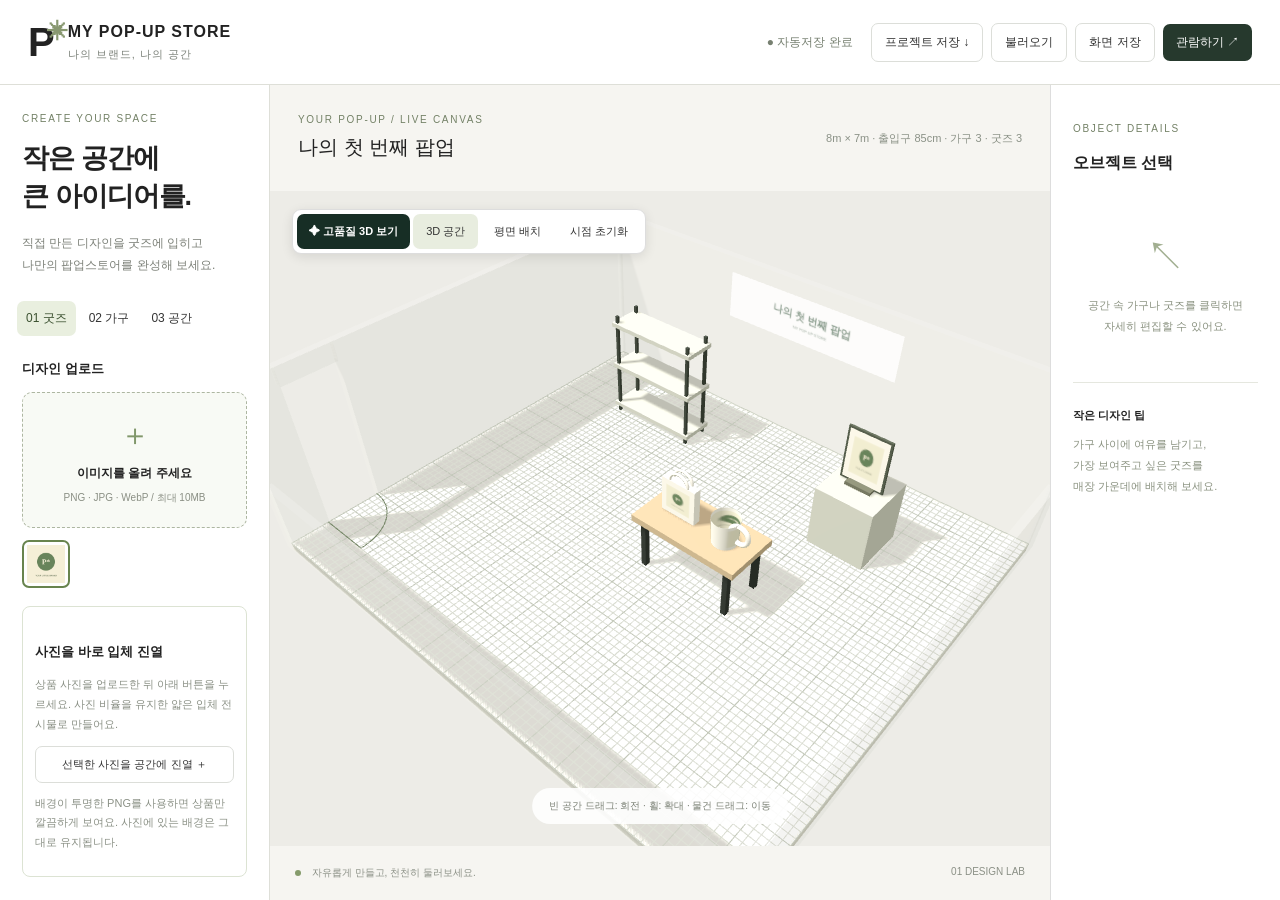
==== goods/index.html @ c1b9612b "Reload improved color-faithful high-quality 3D mode" ====
<!doctype html><html lang="ko"><head><meta charset="utf-8"><meta name="viewport" content="width=device-width,initial-scale=1"><title>MY POP-UP STORE · 나의 브랜드, 나의 공간</title><link rel="stylesheet" href="style.css?v=quality-visible-20261029"></head><body><header><div class="brand"><span class="mark">P<span>✳</span></span><div>MY POP-UP STORE<small>나의 브랜드, 나의 공간</small></div></div><div class="actions"><span id="saveState">자동저장 준비</span><button id="export">프로젝트 저장 ↓</button><button id="import">불러오기</button><input hidden id="projectFile" type="file" accept=".json"><button id="capture">화면 저장</button><button class="dark" id="visit">관람하기 ↗</button></div></header><div class="layout"><aside><div class="eyebrow">CREATE YOUR SPACE</div><h1>작은 공간에<br>큰 아이디어를.</h1><p class="intro">직접 만든 디자인을 굿즈에 입히고<br>나만의 팝업스토어를 완성해 보세요.</p><div class="tabs"><button class="active" data-tab="goods">01 굿즈</button><button data-tab="furniture">02 가구</button><button data-tab="space">03 공간</button></div><section id="goods"><h3>디자인 업로드</h3><label class="upload" for="imageFile"><span>＋</span><b>이미지를 올려 주세요</b><small>PNG · JPG · WebP / 최대 10MB</small></label><input hidden id="imageFile" type="file" accept="image/png,image/jpeg,image/webp"><div id="designs"></div><div class="photoBox"><h3>사진을 바로 입체 진열</h3><p class="hint">상품 사진을 업로드한 뒤 아래 버튼을 누르세요. 사진 비율을 유지한 얇은 입체 전시물로 만들어요.</p><button id="photoDisplay">선택한 사진을 공간에 진열 ＋</button><p class="hint">배경이 투명한 PNG를 사용하면 상품만 깔끔하게 보여요. 사진에 있는 배경은 그대로 유지됩니다.</p></div><h3>어떤 굿즈를 만들까요?</h3><div class="cards" id="goodsCards"></div><p class="hint">굿즈 추가 후 가구 위로 드래그하세요.<br>선반은 오른쪽 높이에서 단을 선택할 수 있어요.</p></section><section id="furniture" hidden><h3>공간의 기본을 만들어요</h3><div class="cards" id="furnitureCards"></div><div class="section"><h3>공간 편집 도구</h3><div class="pair"><button id="planUndo">↶ 취소</button><button id="planRedo">↷ 다시</button></div><div class="pair"><button id="drawWall">가벽 그리기</button><button id="drawRoute">동선 그리기</button></div><div class="pair"><button id="finishDraw">그리기 완료</button><button id="clearRoutes">동선 지우기</button></div><label><input id="gridSnap" type="checkbox" checked> 10cm 모눈 맞춤</label><label>바닥 색상<input id="linkedFloor" type="color"></label><label>벽 색상<input id="linkedWall" type="color"></label></div><p class="hint">가구를 드래그해 배치하고 오른쪽에서<br>회전·크기·색상을 조절하세요.</p></section><section id="space" hidden><h3>매장 설정</h3><label>매장 이름<input id="storeName" maxlength="40"></label><label>가로 <input id="roomW" type="range" min="4" max="12" step="1"></label><label>세로 <input id="roomD" type="range" min="4" max="12" step="1"></label><label>바닥 색상<input id="floorColor" type="color"></label><label>벽 색상<input id="wallColor" type="color"></label><button id="reset">새 공간 만들기</button></section><footer>DESIGN → DISPLAY → DISCOVER</footer></aside><main><div class="sceneHeading"><div><span class="eyebrow">YOUR POP-UP / LIVE CANVAS</span><h2 id="nameDisplay"></h2></div><span id="counts"></span></div><div id="viewport"><div class="viewtools"><button id="qualityMode" type="button" class="quality-button">✦ 고품질 3D 보기</button><button class="active" id="orbit">3D 공간</button><button id="top">평면 배치</button><button id="home">시점 초기화</button></div><div class="sceneHelp" id="sceneHelp">빈 공간 드래그: 회전 · 휠: 확대 · 물건 드래그: 이동</div><div class="visittools" hidden id="visittools"><button id="exit">← 편집으로 돌아가기</button><span>드래그로 둘러보기 · WASD / 방향키로 걷기</span><div><button data-walk="forward">↑</button><button data-walk="left">←</button><button data-walk="back">↓</button><button data-walk="right">→</button></div></div></div><div class="bottom"><span><i></i> 자유롭게 만들고, 천천히 둘러보세요.</span><span>01 DESIGN LAB</span></div></main><aside class="inspector"><span class="eyebrow">OBJECT DETAILS</span><h3 id="selectedName">오브젝트 선택</h3><div id="emptySelection"><div class="emptyIcon">↖</div><p>공간 속 가구나 굿즈를 클릭하면<br>자세히 편집할 수 있어요.</p></div><div id="properties" hidden><label>이름<input id="objName" maxlength="60"></label><label>회전 <output id="rotOut"></output><input id="rotation" type="range" min="0" max="360" step="15"></label><label>크기<input id="size" type="range" min="0.5" max="2" step="0.1"></label><label>색상<input id="color" type="color"></label><div id="externalProperties" hidden><label>너비 (cm)<input id="furnitureWidth" type="number" min="20" max="400" step="10"></label><label>깊이 / 가벽 두께 (cm)<input id="furnitureDepth" type="number" min="20" max="350" step="10"></label><label>가로 위치 (m)<input id="furnitureX" type="number" min="0" max="8" step="0.1"></label><label>세로 위치 (m)<input id="furnitureZ" type="number" min="0" max="6" step="0.1"></label><button id="turn90">↻ 90° 회전</button><label>재질<select id="furnitureMaterial"><option value="matte">무광</option><option value="gloss">유광</option><option value="wood">나무</option><option value="metal">메탈</option><option value="glass">유리</option><option value="fabric">패브릭</option><option value="concrete">콘크리트</option></select></label></div><label id="photoThicknessLabel" hidden>사진 전시물 두께 (cm)<input id="photoThickness" type="range" min="1" max="20" step="1"></label><div id="goodsProperties"><label><strong>진열 방식 (티셔츠 굿즈 선택 후)</strong><select id="mountMode"><option value="free">자유 배치 / 드래그 자동 진열</option><option value="surface">가구 위에 올리기</option><option value="wall">벽에 걸기</option><option value="clothing">👕 의류 진열 (마네킹 / 행거 옷걸이)</option></select></label><label id="mountTargetLabel" hidden>진열할 가구 / 벽<select id="mountTarget"></select></label><label id="mountLevelLabel" hidden>선반 단<select id="mountLevel"><option value="0">맨 위</option><option value="1">중간 단</option><option value="2">아래 단</option></select></label><label id="mountAlongLabel" hidden>벽을 따라 위치<input id="mountAlong" type="range" min="0.05" max="0.95" step="0.01"></label><label id="mountHeightLabel" hidden>벽에 거는 높이 · 하단 기준 (m)<input id="mountHeight" type="number" min="0" max="2.4" step="0.05"></label><label>진열 높이 (m)<input id="height" type="number" min="0" max="3" step="0.05"></label><label>이미지 크기<input id="printScale" type="range" min="0.2" max="2" step="0.05"></label><label>이미지 가로 위치<input id="printX" type="range" min="-0.5" max="0.5" step="0.05"></label><label>이미지 세로 위치<input id="printY" type="range" min="-0.5" max="0.5" step="0.05"></label><label>이미지 회전<input id="printRotation" type="range" min="0" max="360" step="15"></label><label>설명<textarea id="description" maxlength="200" placeholder="이 굿즈의 이야기를 적어주세요"></textarea></label><button id="applyDesign">선택한 디자인 적용</button></div><div class="pair"><button id="duplicate">복제</button><button id="delete">삭제</button></div></div><div class="tip"><b>작은 디자인 팁</b><p>가구 사이에 여유를 남기고,<br>가장 보여주고 싶은 굿즈를<br>매장 가운데에 배치해 보세요.</p></div></aside></div><div id="toast" role="status"></div><dialog id="productDialog"><button id="closeDialog">닫기 ×</button><h2 id="productTitle"></h2><img id="productImage"><p id="productDescription"></p></dialog><script type="module" src="app.js?v=20261029colorclarity2"></script></body></html>
---- goods/style.css ----
*{box-sizing:border-box}body{margin:0;font-family:Arial,'Noto Sans KR',sans-serif;background:#f6f5f1;color:#222}button,input,textarea{font:inherit}button{cursor:pointer;border:1px solid #dcded9;background:white;border-radius:7px;padding:10px 13px;color:#333}button:hover{background:#edf1e8}button:focus-visible{outline:3px solid #758b59}.dark{background:#26392d;color:white;border:0}header{height:85px;display:flex;align-items:center;justify-content:space-between;padding:0 28px;border-bottom:1px solid #dedfd8;background:#fff}.brand{display:flex;gap:12px;align-items:center;font-size:16px;letter-spacing:1px;font-weight:bold}.brand small{display:block;font-size:11px;font-weight:normal;letter-spacing:1px;color:#7b8179;margin-top:6px}.mark{font-size:40px;position:relative}.mark span{font-size:21px;color:#889870;position:absolute;left:19px;top:0}.actions{display:flex;align-items:center;gap:8px;font-size:12px}#saveState{color:#778071;margin-right:10px}.layout{display:grid;grid-template-columns:270px minmax(350px,1fr) 230px;height:calc(100vh - 85px);min-height:650px}aside{padding:28px 22px;overflow:auto;border-right:1px solid #dedfd8;background:#fff}.eyebrow{font-size:10px;letter-spacing:1.7px;color:#738166}h1{font-size:27px;line-height:1.4;letter-spacing:-1px;margin:16px 0}p.intro{font-size:12px;color:#7c8078;line-height:1.9}.tabs{display:flex;margin:24px -5px 20px;gap:4px}.tabs button{border:0;background:transparent;font-size:12px;padding:9px}.tabs .active{background:#e9efdf;color:#3b5130}h3{font-size:13px;margin:24px 0 14px}.upload{border:1px dashed #adb6a1;background:#f8faf5;border-radius:10px;text-align:center;display:flex;flex-direction:column;gap:9px;padding:22px 8px;cursor:pointer}.upload span{font-size:30px;font-weight:normal;color:#81976b}.upload b{font-size:12px}.upload small{font-size:10px;color:#8a8f84}.cards{display:grid;grid-template-columns:1fr 1fr;gap:9px}.cards button{height:87px;display:flex;flex-direction:column;align-items:center;justify-content:center;gap:10px;background:#fbfbf9;font-size:11px}.cards span{font-size:27px;color:#465740}.hint{font-size:11px;color:#8b9186;line-height:1.8}footer{font-size:9px;letter-spacing:1.5px;color:#a2a797;margin-top:30px}main{display:flex;flex-direction:column;min-width:0}.sceneHeading{height:106px;padding:27px 28px;display:flex;justify-content:space-between;align-items:center}.sceneHeading h2{font-size:20px;margin:7px 0;font-weight:500}.sceneHeading>span{font-size:11px;color:#8a9186}#viewport{position:relative;flex:1;min-height:420px;background:#edece7}canvas{display:block;touch-action:none}.viewtools{position:absolute;top:18px;left:22px;display:flex;background:white;border:1px solid #ddd;padding:4px;border-radius:9px;gap:3px}.viewtools button{font-size:11px;border:0;background:transparent}.viewtools button.active{background:#e8eddf}.sceneHelp{position:absolute;bottom:22px;left:50%;transform:translateX(-50%);font-size:10px;white-space:nowrap;background:#ffffffdf;padding:11px 17px;border-radius:30px;color:#7b8175;pointer-events:none}.bottom{padding:20px 25px;display:flex;justify-content:space-between;font-size:10px;color:#8b9086}.bottom i{display:inline-block;width:6px;height:6px;background:#859b6b;border-radius:50%;margin-right:8px}.inspector{border-left:1px solid #ddd;border-right:0;padding-top:33px}.inspector h3{font-size:16px;margin-top:17px}.emptyIcon{margin-top:55px;text-align:center;font-size:40px;color:#a2af91}#emptySelection p{font-size:11px;text-align:center;color:#8a9280;line-height:1.9}.tip{border-top:1px solid #e5e7df;margin-top:45px;padding-top:22px}.tip b{font-size:11px}.tip p{font-size:11px;line-height:1.9;color:#8a9280}label:not(.upload){display:block;font-size:11px;color:#747b6c;margin:15px 0}input:not([type=file]),textarea{display:block;width:100%;margin-top:8px;border:1px solid #e0e4d8;border-radius:6px;padding:8px;background:#fafbf8;color:#333}input[type=range]{padding:0;accent-color:#71865c}input[type=color]{height:33px;padding:3px}.pair{display:flex;gap:6px;margin-top:20px}.pair button{flex:1;font-size:11px}.visittools{position:absolute;inset:18px 20px auto;display:flex;align-items:center;gap:15px;flex-wrap:wrap}.visittools span{font-size:12px;background:#fff;padding:10px;border-radius:7px}.visittools[hidden],section[hidden],[hidden]{display:none!important}.layout.visiting{grid-template-columns:1fr}.layout.visiting aside,.layout.visiting .sceneHeading,.layout.visiting .bottom{display:none}#toast{position:fixed;bottom:25px;left:50%;transform:translateX(-50%);padding:13px 22px;border-radius:8px;background:#26392d;color:white;font-size:12px;opacity:0;transition:.2s;pointer-events:none}#designs{display:flex;flex-wrap:wrap;gap:6px;margin-top:12px}#designs button{padding:3px;width:48px;height:48px}#designs img{width:100%;height:100%;object-fit:contain}#designs .active{border:2px solid #68844e}dialog{border:0;border-radius:12px;max-width:500px;width:90%;padding:25px}dialog::backdrop{background:#0008}dialog img{width:100%;max-height:350px;object-fit:contain}dialog p{white-space:pre-wrap}#closeDialog{float:right}@media(max-width:1000px){.layout{grid-template-columns:220px minmax(300px,1fr)}.inspector{position:absolute;right:12px;top:210px;width:185px;max-height:65vh;border-radius:10px;box-shadow:0 4px 20px #0001}.actions #saveState{display:none}aside{padding:20px 15px}h1{font-size:24px}.sceneHelp{font-size:9px}}@media(max-width:700px){header{height:auto;padding:14px;flex-wrap:wrap;gap:15px}.actions{flex-wrap:wrap}.actions button{font-size:10px}.layout{height:auto;grid-template-columns:1fr}.layout>aside:first-child{max-height:360px}.layout main{height:650px}.inspector{position:relative;top:auto;right:auto;width:auto}.layout.visiting{height:80vh}.layout.visiting main{height:80vh}.sceneHeading{height:85px}}

#furnitureMaterial{width:100%;margin-top:8px;padding:8px;border:1px solid #ddd;border-radius:6px;background:white}

.photoBox{margin-top:18px;border:1px solid #dce3d3;border-radius:8px;padding:12px}.photoBox summary{cursor:pointer;font-size:12px;font-weight:bold}.photoBox select{width:100%;padding:8px;margin-top:8px;border:1px solid #ddd}.photoBox button{width:100%;font-size:11px}

#goodsProperties select{width:100%;margin-top:8px;padding:8px;border:1px solid #ddd;border-radius:6px;background:white}

/* Keep the final rendering toggle prominent inside the 3D canvas even in a narrow embedded iframe. */
.viewtools{flex-wrap:wrap;max-width:calc(100% - 32px);z-index:4;box-shadow:0 3px 12px #00000019}
.viewtools .quality-button{background:#172e25;color:white;border-radius:7px;padding:9px 12px;font-weight:700;white-space:nowrap}
.viewtools .quality-button:hover,.viewtools .quality-button.active{background:#4b6744;color:white}
@media(max-width:730px){.viewtools{left:8px;top:8px;gap:2px}.viewtools button{padding:7px 8px}.viewtools .quality-button{order:-1}}
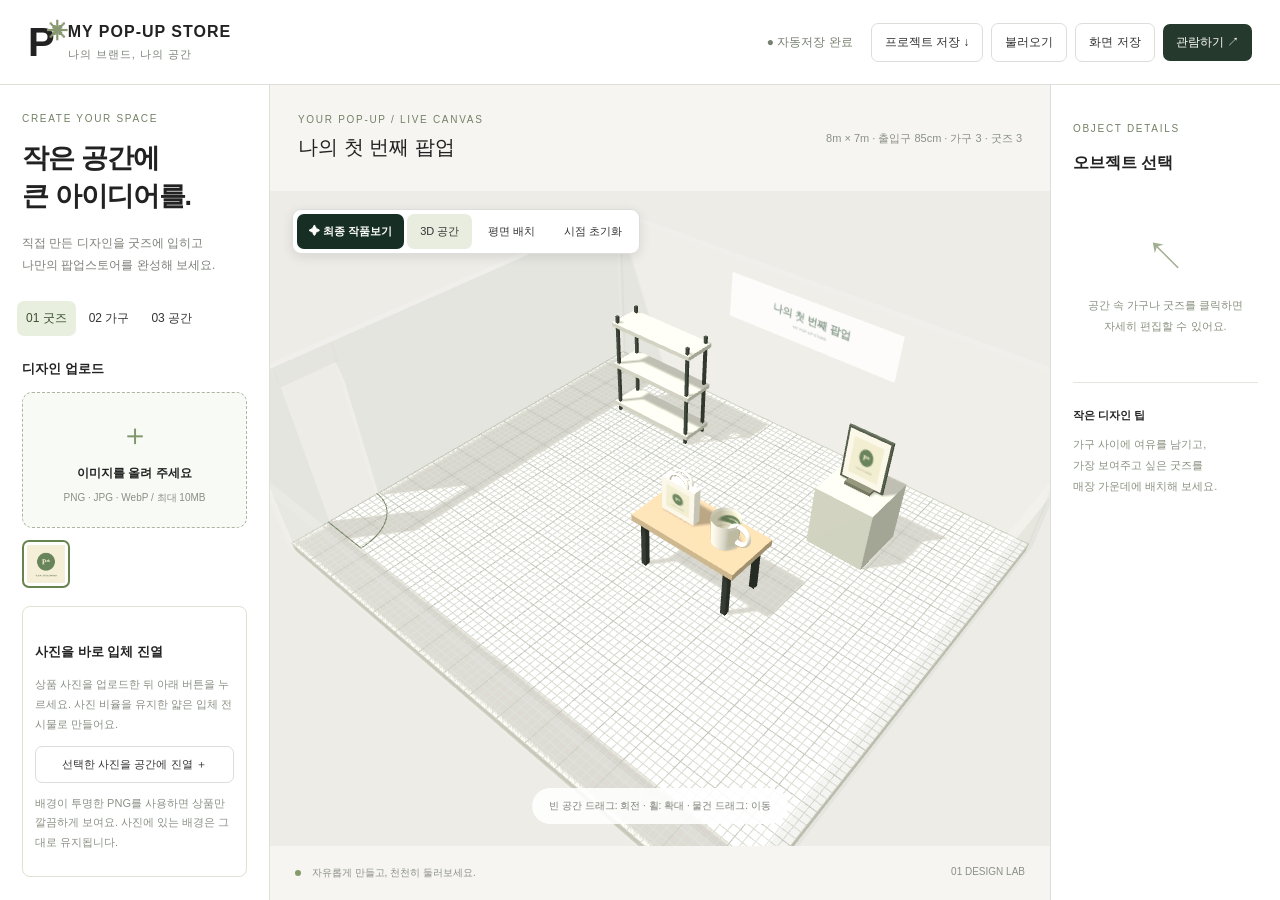
==== commit debc17e1: "Rename final artwork mode and add toggle inside free-walk viewer" ====
--- a/goods/index.html
+++ b/goods/index.html
@@ -1 +1 @@
-<!doctype html><html lang="ko"><head><meta charset="utf-8"><meta name="viewport" content="width=device-width,initial-scale=1"><title>MY POP-UP STORE · 나의 브랜드, 나의 공간</title><link rel="stylesheet" href="style.css?v=quality-visible-20261029"></head><body><header><div class="brand"><span class="mark">P<span>✳</span></span><div>MY POP-UP STORE<small>나의 브랜드, 나의 공간</small></div></div><div class="actions"><span id="saveState">자동저장 준비</span><button id="export">프로젝트 저장 ↓</button><button id="import">불러오기</button><input hidden id="projectFile" type="file" accept=".json"><button id="capture">화면 저장</button><button class="dark" id="visit">관람하기 ↗</button></div></header><div class="layout"><aside><div class="eyebrow">CREATE YOUR SPACE</div><h1>작은 공간에<br>큰 아이디어를.</h1><p class="intro">직접 만든 디자인을 굿즈에 입히고<br>나만의 팝업스토어를 완성해 보세요.</p><div class="tabs"><button class="active" data-tab="goods">01 굿즈</button><button data-tab="furniture">02 가구</button><button data-tab="space">03 공간</button></div><section id="goods"><h3>디자인 업로드</h3><label class="upload" for="imageFile"><span>＋</span><b>이미지를 올려 주세요</b><small>PNG · JPG · WebP / 최대 10MB</small></label><input hidden id="imageFile" type="file" accept="image/png,image/jpeg,image/webp"><div id="designs"></div><div class="photoBox"><h3>사진을 바로 입체 진열</h3><p class="hint">상품 사진을 업로드한 뒤 아래 버튼을 누르세요. 사진 비율을 유지한 얇은 입체 전시물로 만들어요.</p><button id="photoDisplay">선택한 사진을 공간에 진열 ＋</button><p class="hint">배경이 투명한 PNG를 사용하면 상품만 깔끔하게 보여요. 사진에 있는 배경은 그대로 유지됩니다.</p></div><h3>어떤 굿즈를 만들까요?</h3><div class="cards" id="goodsCards"></div><p class="hint">굿즈 추가 후 가구 위로 드래그하세요.<br>선반은 오른쪽 높이에서 단을 선택할 수 있어요.</p></section><section id="furniture" hidden><h3>공간의 기본을 만들어요</h3><div class="cards" id="furnitureCards"></div><div class="section"><h3>공간 편집 도구</h3><div class="pair"><button id="planUndo">↶ 취소</button><button id="planRedo">↷ 다시</button></div><div class="pair"><button id="drawWall">가벽 그리기</button><button id="drawRoute">동선 그리기</button></div><div class="pair"><button id="finishDraw">그리기 완료</button><button id="clearRoutes">동선 지우기</button></div><label><input id="gridSnap" type="checkbox" checked> 10cm 모눈 맞춤</label><label>바닥 색상<input id="linkedFloor" type="color"></label><label>벽 색상<input id="linkedWall" type="color"></label></div><p class="hint">가구를 드래그해 배치하고 오른쪽에서<br>회전·크기·색상을 조절하세요.</p></section><section id="space" hidden><h3>매장 설정</h3><label>매장 이름<input id="storeName" maxlength="40"></label><label>가로 <input id="roomW" type="range" min="4" max="12" step="1"></label><label>세로 <input id="roomD" type="range" min="4" max="12" step="1"></label><label>바닥 색상<input id="floorColor" type="color"></label><label>벽 색상<input id="wallColor" type="color"></label><button id="reset">새 공간 만들기</button></section><footer>DESIGN → DISPLAY → DISCOVER</footer></aside><main><div class="sceneHeading"><div><span class="eyebrow">YOUR POP-UP / LIVE CANVAS</span><h2 id="nameDisplay"></h2></div><span id="counts"></span></div><div id="viewport"><div class="viewtools"><button id="qualityMode" type="button" class="quality-button">✦ 고품질 3D 보기</button><button class="active" id="orbit">3D 공간</button><button id="top">평면 배치</button><button id="home">시점 초기화</button></div><div class="sceneHelp" id="sceneHelp">빈 공간 드래그: 회전 · 휠: 확대 · 물건 드래그: 이동</div><div class="visittools" hidden id="visittools"><button id="exit">← 편집으로 돌아가기</button><span>드래그로 둘러보기 · WASD / 방향키로 걷기</span><div><button data-walk="forward">↑</button><button data-walk="left">←</button><button data-walk="back">↓</button><button data-walk="right">→</button></div></div></div><div class="bottom"><span><i></i> 자유롭게 만들고, 천천히 둘러보세요.</span><span>01 DESIGN LAB</span></div></main><aside class="inspector"><span class="eyebrow">OBJECT DETAILS</span><h3 id="selectedName">오브젝트 선택</h3><div id="emptySelection"><div class="emptyIcon">↖</div><p>공간 속 가구나 굿즈를 클릭하면<br>자세히 편집할 수 있어요.</p></div><div id="properties" hidden><label>이름<input id="objName" maxlength="60"></label><label>회전 <output id="rotOut"></output><input id="rotation" type="range" min="0" max="360" step="15"></label><label>크기<input id="size" type="range" min="0.5" max="2" step="0.1"></label><label>색상<input id="color" type="color"></label><div id="externalProperties" hidden><label>너비 (cm)<input id="furnitureWidth" type="number" min="20" max="400" step="10"></label><label>깊이 / 가벽 두께 (cm)<input id="furnitureDepth" type="number" min="20" max="350" step="10"></label><label>가로 위치 (m)<input id="furnitureX" type="number" min="0" max="8" step="0.1"></label><label>세로 위치 (m)<input id="furnitureZ" type="number" min="0" max="6" step="0.1"></label><button id="turn90">↻ 90° 회전</button><label>재질<select id="furnitureMaterial"><option value="matte">무광</option><option value="gloss">유광</option><option value="wood">나무</option><option value="metal">메탈</option><option value="glass">유리</option><option value="fabric">패브릭</option><option value="concrete">콘크리트</option></select></label></div><label id="photoThicknessLabel" hidden>사진 전시물 두께 (cm)<input id="photoThickness" type="range" min="1" max="20" step="1"></label><div id="goodsProperties"><label><strong>진열 방식 (티셔츠 굿즈 선택 후)</strong><select id="mountMode"><option value="free">자유 배치 / 드래그 자동 진열</option><option value="surface">가구 위에 올리기</option><option value="wall">벽에 걸기</option><option value="clothing">👕 의류 진열 (마네킹 / 행거 옷걸이)</option></select></label><label id="mountTargetLabel" hidden>진열할 가구 / 벽<select id="mountTarget"></select></label><label id="mountLevelLabel" hidden>선반 단<select id="mountLevel"><option value="0">맨 위</option><option value="1">중간 단</option><option value="2">아래 단</option></select></label><label id="mountAlongLabel" hidden>벽을 따라 위치<input id="mountAlong" type="range" min="0.05" max="0.95" step="0.01"></label><label id="mountHeightLabel" hidden>벽에 거는 높이 · 하단 기준 (m)<input id="mountHeight" type="number" min="0" max="2.4" step="0.05"></label><label>진열 높이 (m)<input id="height" type="number" min="0" max="3" step="0.05"></label><label>이미지 크기<input id="printScale" type="range" min="0.2" max="2" step="0.05"></label><label>이미지 가로 위치<input id="printX" type="range" min="-0.5" max="0.5" step="0.05"></label><label>이미지 세로 위치<input id="printY" type="range" min="-0.5" max="0.5" step="0.05"></label><label>이미지 회전<input id="printRotation" type="range" min="0" max="360" step="15"></label><label>설명<textarea id="description" maxlength="200" placeholder="이 굿즈의 이야기를 적어주세요"></textarea></label><button id="applyDesign">선택한 디자인 적용</button></div><div class="pair"><button id="duplicate">복제</button><button id="delete">삭제</button></div></div><div class="tip"><b>작은 디자인 팁</b><p>가구 사이에 여유를 남기고,<br>가장 보여주고 싶은 굿즈를<br>매장 가운데에 배치해 보세요.</p></div></aside></div><div id="toast" role="status"></div><dialog id="productDialog"><button id="closeDialog">닫기 ×</button><h2 id="productTitle"></h2><img id="productImage"><p id="productDescription"></p></dialog><script type="module" src="app.js?v=20261029colorclarity2"></script></body></html>
+<!doctype html><html lang="ko"><head><meta charset="utf-8"><meta name="viewport" content="width=device-width,initial-scale=1"><title>MY POP-UP STORE · 나의 브랜드, 나의 공간</title><link rel="stylesheet" href="style.css?v=quality-visible-20261029"></head><body><header><div class="brand"><span class="mark">P<span>✳</span></span><div>MY POP-UP STORE<small>나의 브랜드, 나의 공간</small></div></div><div class="actions"><span id="saveState">자동저장 준비</span><button id="export">프로젝트 저장 ↓</button><button id="import">불러오기</button><input hidden id="projectFile" type="file" accept=".json"><button id="capture">화면 저장</button><button class="dark" id="visit">관람하기 ↗</button></div></header><div class="layout"><aside><div class="eyebrow">CREATE YOUR SPACE</div><h1>작은 공간에<br>큰 아이디어를.</h1><p class="intro">직접 만든 디자인을 굿즈에 입히고<br>나만의 팝업스토어를 완성해 보세요.</p><div class="tabs"><button class="active" data-tab="goods">01 굿즈</button><button data-tab="furniture">02 가구</button><button data-tab="space">03 공간</button></div><section id="goods"><h3>디자인 업로드</h3><label class="upload" for="imageFile"><span>＋</span><b>이미지를 올려 주세요</b><small>PNG · JPG · WebP / 최대 10MB</small></label><input hidden id="imageFile" type="file" accept="image/png,image/jpeg,image/webp"><div id="designs"></div><div class="photoBox"><h3>사진을 바로 입체 진열</h3><p class="hint">상품 사진을 업로드한 뒤 아래 버튼을 누르세요. 사진 비율을 유지한 얇은 입체 전시물로 만들어요.</p><button id="photoDisplay">선택한 사진을 공간에 진열 ＋</button><p class="hint">배경이 투명한 PNG를 사용하면 상품만 깔끔하게 보여요. 사진에 있는 배경은 그대로 유지됩니다.</p></div><h3>어떤 굿즈를 만들까요?</h3><div class="cards" id="goodsCards"></div><p class="hint">굿즈 추가 후 가구 위로 드래그하세요.<br>선반은 오른쪽 높이에서 단을 선택할 수 있어요.</p></section><section id="furniture" hidden><h3>공간의 기본을 만들어요</h3><div class="cards" id="furnitureCards"></div><div class="section"><h3>공간 편집 도구</h3><div class="pair"><button id="planUndo">↶ 취소</button><button id="planRedo">↷ 다시</button></div><div class="pair"><button id="drawWall">가벽 그리기</button><button id="drawRoute">동선 그리기</button></div><div class="pair"><button id="finishDraw">그리기 완료</button><button id="clearRoutes">동선 지우기</button></div><label><input id="gridSnap" type="checkbox" checked> 10cm 모눈 맞춤</label><label>바닥 색상<input id="linkedFloor" type="color"></label><label>벽 색상<input id="linkedWall" type="color"></label></div><p class="hint">가구를 드래그해 배치하고 오른쪽에서<br>회전·크기·색상을 조절하세요.</p></section><section id="space" hidden><h3>매장 설정</h3><label>매장 이름<input id="storeName" maxlength="40"></label><label>가로 <input id="roomW" type="range" min="4" max="12" step="1"></label><label>세로 <input id="roomD" type="range" min="4" max="12" step="1"></label><label>바닥 색상<input id="floorColor" type="color"></label><label>벽 색상<input id="wallColor" type="color"></label><button id="reset">새 공간 만들기</button></section><footer>DESIGN → DISPLAY → DISCOVER</footer></aside><main><div class="sceneHeading"><div><span class="eyebrow">YOUR POP-UP / LIVE CANVAS</span><h2 id="nameDisplay"></h2></div><span id="counts"></span></div><div id="viewport"><div class="viewtools"><button id="qualityMode" type="button" class="quality-button" aria-pressed="false">✦ 최종 작품보기</button><button class="active" id="orbit">3D 공간</button><button id="top">평면 배치</button><button id="home">시점 초기화</button></div><div class="sceneHelp" id="sceneHelp">빈 공간 드래그: 회전 · 휠: 확대 · 물건 드래그: 이동</div><div class="visittools" hidden id="visittools"><button id="qualityModeVisit" class="quality-button" aria-pressed="false">✦ 최종 작품보기</button><button id="exit">← 편집으로 돌아가기</button><span>드래그로 둘러보기 · WASD / 방향키로 걷기</span><div><button data-walk="forward">↑</button><button data-walk="left">←</button><button data-walk="back">↓</button><button data-walk="right">→</button></div></div></div><div class="bottom"><span><i></i> 자유롭게 만들고, 천천히 둘러보세요.</span><span>01 DESIGN LAB</span></div></main><aside class="inspector"><span class="eyebrow">OBJECT DETAILS</span><h3 id="selectedName">오브젝트 선택</h3><div id="emptySelection"><div class="emptyIcon">↖</div><p>공간 속 가구나 굿즈를 클릭하면<br>자세히 편집할 수 있어요.</p></div><div id="properties" hidden><label>이름<input id="objName" maxlength="60"></label><label>회전 <output id="rotOut"></output><input id="rotation" type="range" min="0" max="360" step="15"></label><label>크기<input id="size" type="range" min="0.5" max="2" step="0.1"></label><label>색상<input id="color" type="color"></label><div id="externalProperties" hidden><label>너비 (cm)<input id="furnitureWidth" type="number" min="20" max="400" step="10"></label><label>깊이 / 가벽 두께 (cm)<input id="furnitureDepth" type="number" min="20" max="350" step="10"></label><label>가로 위치 (m)<input id="furnitureX" type="number" min="0" max="8" step="0.1"></label><label>세로 위치 (m)<input id="furnitureZ" type="number" min="0" max="6" step="0.1"></label><button id="turn90">↻ 90° 회전</button><label>재질<select id="furnitureMaterial"><option value="matte">무광</option><option value="gloss">유광</option><option value="wood">나무</option><option value="metal">메탈</option><option value="glass">유리</option><option value="fabric">패브릭</option><option value="concrete">콘크리트</option></select></label></div><label id="photoThicknessLabel" hidden>사진 전시물 두께 (cm)<input id="photoThickness" type="range" min="1" max="20" step="1"></label><div id="goodsProperties"><label><strong>진열 방식 (티셔츠 굿즈 선택 후)</strong><select id="mountMode"><option value="free">자유 배치 / 드래그 자동 진열</option><option value="surface">가구 위에 올리기</option><option value="wall">벽에 걸기</option><option value="clothing">👕 의류 진열 (마네킹 / 행거 옷걸이)</option></select></label><label id="mountTargetLabel" hidden>진열할 가구 / 벽<select id="mountTarget"></select></label><label id="mountLevelLabel" hidden>선반 단<select id="mountLevel"><option value="0">맨 위</option><option value="1">중간 단</option><option value="2">아래 단</option></select></label><label id="mountAlongLabel" hidden>벽을 따라 위치<input id="mountAlong" type="range" min="0.05" max="0.95" step="0.01"></label><label id="mountHeightLabel" hidden>벽에 거는 높이 · 하단 기준 (m)<input id="mountHeight" type="number" min="0" max="2.4" step="0.05"></label><label>진열 높이 (m)<input id="height" type="number" min="0" max="3" step="0.05"></label><label>이미지 크기<input id="printScale" type="range" min="0.2" max="2" step="0.05"></label><label>이미지 가로 위치<input id="printX" type="range" min="-0.5" max="0.5" step="0.05"></label><label>이미지 세로 위치<input id="printY" type="range" min="-0.5" max="0.5" step="0.05"></label><label>이미지 회전<input id="printRotation" type="range" min="0" max="360" step="15"></label><label>설명<textarea id="description" maxlength="200" placeholder="이 굿즈의 이야기를 적어주세요"></textarea></label><button id="applyDesign">선택한 디자인 적용</button></div><div class="pair"><button id="duplicate">복제</button><button id="delete">삭제</button></div></div><div class="tip"><b>작은 디자인 팁</b><p>가구 사이에 여유를 남기고,<br>가장 보여주고 싶은 굿즈를<br>매장 가운데에 배치해 보세요.</p></div></aside></div><div id="toast" role="status"></div><dialog id="productDialog"><button id="closeDialog">닫기 ×</button><h2 id="productTitle"></h2><img id="productImage"><p id="productDescription"></p></dialog><script type="module" src="app.js?v=20261029finalshowcase2"></script></body></html>
